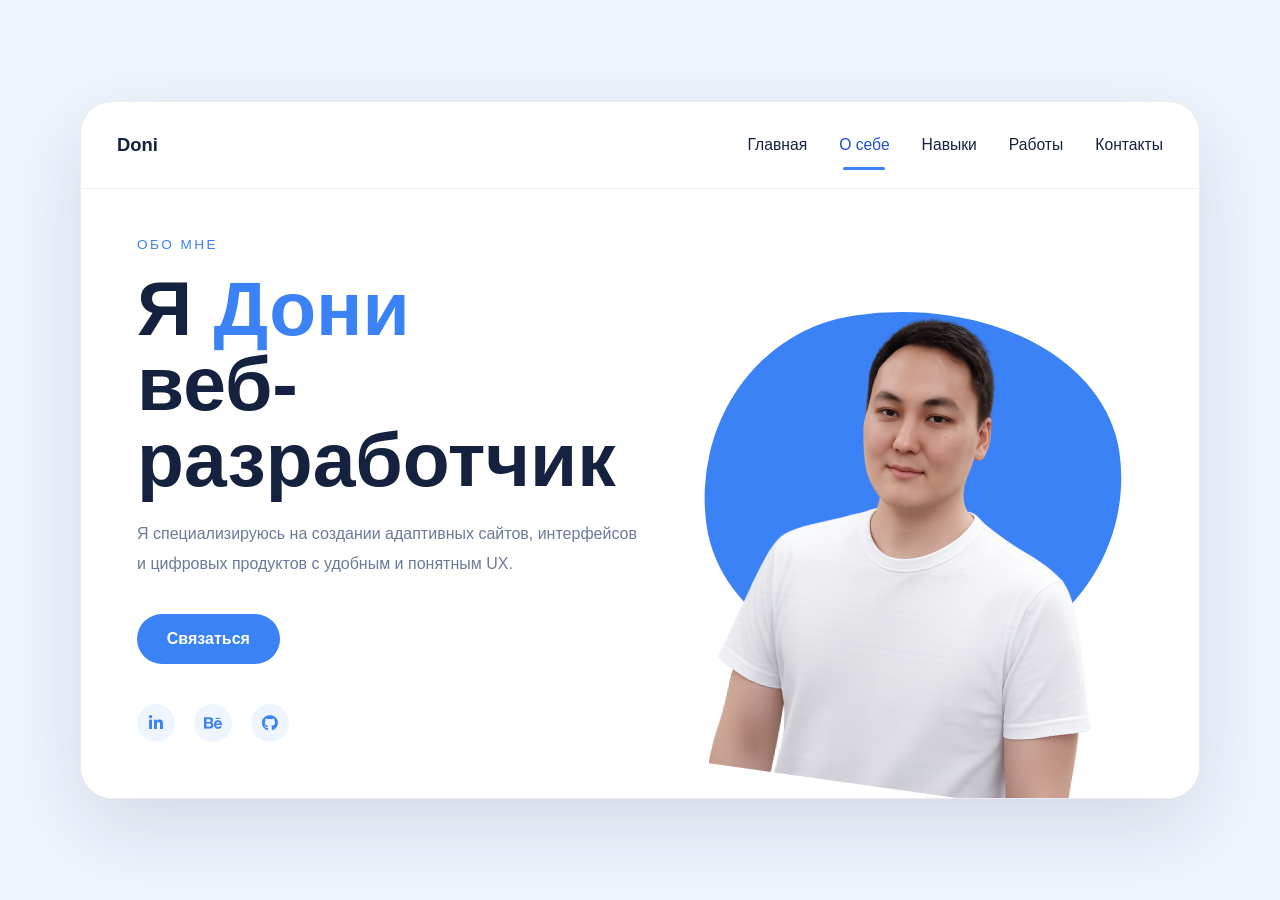
==== about.html @ 2a11e12c "pages" ====
<!DOCTYPE html>
<html lang="ru">
<head>
  <meta charset="UTF-8">
  <meta name="viewport" content="width=device-width, initial-scale=1.0">
  <title>О себе | Дони</title>
  <link rel="stylesheet" href="styles.css">
  <link rel="stylesheet" href="https://cdnjs.cloudflare.com/ajax/libs/font-awesome/6.0.0/css/all.min.css">
</head>
<body>
  <div class="page-shell">
    <div class="hero-card">
      <header class="hero-header">
        <div class="brand">Doni</div>
        <nav class="hero-nav">
          <a href="index.html" class="nav-link">Главная</a>
          <a href="about.html" class="nav-link active">О себе</a>
          <a href="skills.html" class="nav-link">Навыки</a>
          <a href="works.html" class="nav-link">Работы</a>
          <a href="contact.html" class="nav-link">Контакты</a>
        </nav>
      </header>

      <section class="hero-panel" id="about">
        <div class="hero-copy">
          <p class="eyebrow">Обо мне</p>
          <h1>Я <span>Дони</span><br>веб-разработчик</h1>
          <p class="hero-description">Я специализируюсь на создании адаптивных сайтов, интерфейсов и цифровых продуктов с удобным и понятным UX.</p>
          <a href="contact.html" class="btn btn-primary hero-action">Связаться</a>
          <div class="hero-social-links">
            <a href="#" aria-label="LinkedIn"><i class="fab fa-linkedin-in"></i></a>
            <a href="#" aria-label="Behance"><i class="fab fa-behance"></i></a>
            <a href="#" aria-label="GitHub"><i class="fab fa-github"></i></a>
          </div>
        </div>

        <div class="hero-visual">
          <div class="hero-blob"></div>
          <div class="hero-image">
            <img src="assets/hero-photo.png" alt="Портрет Дони — веб-разработчика">
          </div>
        </div>
      </section>
    </div>
  </div>
  <script src="script.js"></script>
</body>
</html>
---- styles.css ----
:root {
  --bg: #eff5ff;
  --surface: #ffffff;
  --text: #15223f;
  --muted: #6b7a99;
  --primary: #3b82f6;
  --primary-dark: #1d4ed8;
  --border: rgba(15, 23, 42, 0.08);
  --shadow: 0 28px 80px rgba(15, 23, 42, 0.12);
  --radius: 32px;
  --transition: 0.3s ease;
}

* {
  margin: 0;
  padding: 0;
  box-sizing: border-box;
}

html {
  scroll-behavior: smooth;
}

body {
  min-height: 100vh;
  font-family: 'Inter', 'Segoe UI', Tahoma, Geneva, Verdana, sans-serif;
  background: var(--bg);
  color: var(--text);
}

a {
  color: inherit;
  text-decoration: none;
}

.page-shell {
  min-height: 100vh;
  display: grid;
  place-items: center;
  padding: 32px 16px;
}

.hero-card {
  width: min(1120px, 100%);
  background: var(--surface);
  border-radius: var(--radius);
  box-shadow: var(--shadow);
  border: 1px solid var(--border);
  overflow: hidden;
}

.page-shell.slide-in-right {
  animation: slideInFromRight 0.45s ease forwards;
}

@keyframes slideInFromRight {
  from {
    opacity: 0;
    transform: translateX(20px);
  }
  to {
    opacity: 1;
    transform: translateX(0);
  }
}

.hero-header {
  display: flex;
  align-items: center;
  justify-content: space-between;
  gap: 1rem;
  padding: 28px 36px;
  border-bottom: 1px solid rgba(15, 23, 42, 0.06);
}

.brand {
  font-size: 1.15rem;
  font-weight: 800;
}

.hero-nav {
  display: flex;
  gap: 2rem;
  flex-wrap: wrap;
  justify-content: end;
  flex: 1;
}

.nav-link {
  font-size: 0.98rem;
  color: var(--text);
  position: relative;
  padding: 6px 0;
}

.nav-link.active,
.nav-link:hover {
  color: var(--primary-dark);
}

.nav-link.active::after {
  content: '';
  position: absolute;
  left: 0;
  right: 0;
  bottom: -10px;
  height: 3px;
  margin: 0 auto;
  width: 42px;
  border-radius: 999px;
  background: var(--primary);
}

.btn {
  display: inline-flex;
  align-items: center;
  justify-content: center;
  padding: 0.95rem 1.8rem;
  border-radius: 999px;
  font-weight: 700;
  transition: transform var(--transition), background-color var(--transition), box-shadow var(--transition);
}

.btn-primary {
  background: var(--primary);
  color: white;
  border: 1px solid transparent;
}

.btn-primary:hover {
  transform: translateY(-2px);
  background: var(--primary-dark);
  box-shadow: 0 18px 40px rgba(59, 130, 246, 0.27);
}

.hero-panel {
  display: grid;
  grid-template-columns: minmax(0, 1fr) minmax(360px, 0.9fr);
  gap: 2.25rem;
  align-items: center;
  padding: 3rem 3.5rem 3.5rem;
}

.hero-copy {
  max-width: 520px;
}

.eyebrow {
  margin-bottom: 1.2rem;
  color: var(--primary);
  letter-spacing: 0.18em;
  text-transform: uppercase;
  font-size: 0.85rem;
}

.hero-copy h1 {
  font-size: clamp(3rem, 6vw, 4.8rem);
  line-height: 0.98;
  margin-bottom: 1.4rem;
}

.hero-copy h1 span {
  color: var(--primary);
}

.hero-description {
  max-width: 520px;
  margin-bottom: 2.2rem;
  color: var(--muted);
  font-size: 1rem;
  line-height: 1.85;
}

.hero-action {
  margin-bottom: 2.5rem;
}

.hero-social-links {
  display: flex;
  gap: 1.2rem;
  color: var(--text);
}

.hero-social-links a {
  display: grid;
  place-items: center;
  width: 38px;
  height: 38px;
  border-radius: 50%;
  background: rgba(59, 130, 246, 0.08);
  color: var(--primary);
  transition: transform var(--transition), background-color var(--transition);
}

.hero-social-links a:hover {
  transform: translateY(-2px);
  background: var(--primary);
  color: white;
}

.hero-visual {
  position: relative;
  display: grid;
  place-items: center;
  width: min(100%, 520px);
  height: min(100%, 520px);
}

.hero-blob {
  position: absolute;
  overflow: hidden;
  width: 419px;
  height: 360px;
  border-radius: 42% 58% 46% 54% / 52% 48% 52% 48%;
  background: var(--primary);
  opacity: 1;
  top: 50%;
  left: 50%;
  transform: translate(-50%, -50%) rotate(-8deg);
}

.hero-image {
  position: relative;
  width: 419px;
  height: 500px;
  border-radius: 42%;
  background: transparent;
  z-index: 1;
  transform:rotate(8deg);
}

.hero-image img {
  width: 100%;
  height: 100%;
  object-fit: cover;
  transform: translateY(10%);
}

@media (max-width: 1024px) {
  .hero-panel {
    grid-template-columns: 1fr;
  }

  .hero-card {
    padding-bottom: 1.5rem;
  }
}

@media (max-width: 768px) {
  .hero-header {
    flex-direction: column;
    gap: 1rem;
    align-items: stretch;
  }

  .hero-nav {
    justify-content: end;
    gap: 1.2rem;
  }

  .hero-panel {
    padding: 2.2rem 2rem 2.5rem;
  }
}

@media (max-width: 520px) {
  .hero-card {
    border-radius: 28px;
  }

  .hero-copy h1 {
    font-size: 2.6rem;
  }

  .hero-image {
    width: 280px;
    height: 280px;
  }
}
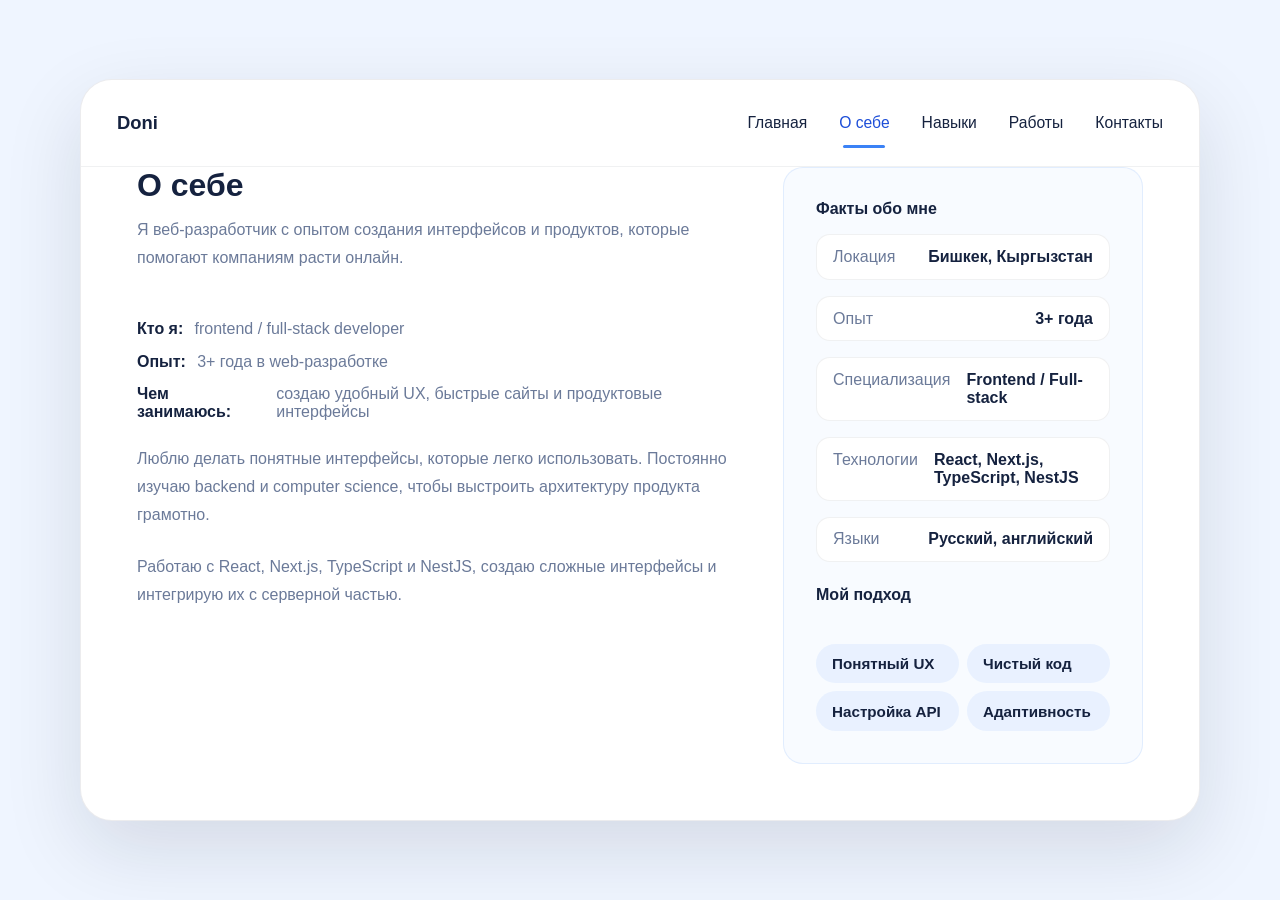
==== commit cf5dcdf4: "style about" ====
--- a/about.html
+++ b/about.html
@@ -21,28 +21,43 @@
         </nav>
       </header>
 
-      <section class="hero-panel" id="about">
-        <div class="hero-copy">
-          <p class="eyebrow">Обо мне</p>
-          <h1>Я <span>Дони</span><br>веб-разработчик</h1>
-          <p class="hero-description">Я специализируюсь на создании адаптивных сайтов, интерфейсов и цифровых продуктов с удобным и понятным UX.</p>
-          <a href="contact.html" class="btn btn-primary hero-action">Связаться</a>
-          <div class="hero-social-links">
-            <a href="#" aria-label="LinkedIn"><i class="fab fa-linkedin-in"></i></a>
-            <a href="#" aria-label="Behance"><i class="fab fa-behance"></i></a>
-            <a href="#" aria-label="GitHub"><i class="fab fa-github"></i></a>
+      <div class="section-inner">
+        <div class="about-grid">
+          <div class="about-copy">
+            <div class="section-header">
+              <h2 class="section-title">О себе</h2>
+              <p class="section-text">Я веб-разработчик с опытом создания интерфейсов и продуктов, которые помогают компаниям расти онлайн.</p>
+            </div>
+            <ul class="about-list">
+              <li><strong>Кто я:</strong> <span>frontend / full-stack developer</span></li>
+              <li><strong>Опыт:</strong> <span>3+ года в web-разработке</span></li>
+              <li><strong>Чем занимаюсь:</strong> <span>создаю удобный UX, быстрые сайты и продуктовые интерфейсы</span></li>
+            </ul>
+            <p class="section-text">Люблю делать понятные интерфейсы, которые легко использовать. Постоянно изучаю backend и computer science, чтобы выстроить архитектуру продукта грамотно.</p>
+            <p class="section-text">Работаю с React, Next.js, TypeScript и NestJS, создаю сложные интерфейсы и интегрирую их с серверной частью.</p>
+          </div>
+          <div class="fact-card">
+            <h3>Факты обо мне</h3>
+            <div class="fact-list">
+              <div class="fact-item"><span>Локация</span><strong>Бишкек, Кыргызстан</strong></div>
+              <div class="fact-item"><span>Опыт</span><strong>3+ года</strong></div>
+              <div class="fact-item"><span>Специализация</span><strong>Frontend / Full-stack</strong></div>
+              <div class="fact-item"><span>Технологии</span><strong>React, Next.js, TypeScript, NestJS</strong></div>
+              <div class="fact-item"><span>Языки</span><strong>Русский, английский</strong></div>
+            </div>
+            <div class="section-header" style="margin-top:0.5rem;">
+              <h3>Мой подход</h3>
+            </div>
+            <div class="badge-grid">
+              <span class="badge">Понятный UX</span>
+              <span class="badge">Чистый код</span>
+              <span class="badge">Настройка API</span>
+              <span class="badge">Адаптивность</span>
+            </div>
           </div>
         </div>
-
-        <div class="hero-visual">
-          <div class="hero-blob"></div>
-          <div class="hero-image">
-            <img src="assets/hero-photo.png" alt="Портрет Дони — веб-разработчика">
-          </div>
-        </div>
-      </section>
+      </div>
     </div>
-  </div>
   <script src="script.js"></script>
 </body>
 </html>
--- a/styles.css
+++ b/styles.css
@@ -236,11 +236,288 @@
   transform: translateY(10%);
 }
 
+.section-inner {
+  padding: 0 3.5rem 3.5rem;
+}
+
+.page-section {
+  display: grid;
+  gap: 2.5rem;
+}
+
+.section-header {
+  display: flex;
+  flex-direction: column;
+  gap: 0.75rem;
+  margin-bottom: 1.5rem;
+}
+
+.section-title {
+  font-size: 2rem;
+  font-weight: 800;
+  color: var(--text);
+}
+
+.section-text {
+  max-width: 720px;
+  color: var(--muted);
+  line-height: 1.8;
+}
+
+.about-grid {
+  display: grid;
+  grid-template-columns: 1.45fr 0.85fr;
+  gap: 2rem;
+}
+
+.about-copy {
+  display: flex;
+  flex-direction: column;
+  gap: 1.5rem;
+}
+
+.about-copy p {
+  margin: 0;
+  color: var(--muted);
+  line-height: 1.75;
+}
+
+.about-list {
+  list-style: none;
+  display: grid;
+  gap: 0.9rem;
+}
+
+.about-list li {
+  display: flex;
+  gap: 0.7rem;
+  font-weight: 600;
+  color: var(--text);
+}
+
+.about-list li span {
+  color: var(--muted);
+  font-weight: 500;
+}
+
+.fact-card {
+  background: #f8fbff;
+  border-radius: 20px;
+  padding: 2rem;
+  border: 1px solid rgba(59, 130, 246, 0.12);
+  display: grid;
+  gap: 1rem;
+}
+
+.fact-card h3 {
+  font-size: 1rem;
+  margin: 0;
+  font-weight: 700;
+}
+
+.fact-list {
+  display: grid;
+  gap: 1rem;
+}
+
+.fact-item {
+  display: flex;
+  justify-content: space-between;
+  gap: 1rem;
+  padding: 0.8rem 1rem;
+  border-radius: 14px;
+  background: white;
+  border: 1px solid rgba(15, 23, 42, 0.06);
+}
+
+.fact-item span:first-child {
+  color: var(--muted);
+}
+
+.fact-item span:last-child {
+  font-weight: 700;
+}
+
+.badge-grid {
+  display: grid;
+  grid-template-columns: 1fr 1fr;
+  gap: 0.5rem;
+}
+
+.badge {
+  display: inline-flex;
+  align-items: center;
+  padding: 0.7rem 1rem;
+  border-radius: 999px;
+  background: rgba(59, 130, 246, 0.08);
+  color: var(--accent);
+  font-weight: 600;
+  font-size: 0.95rem;
+}
+
+.skill-card {
+  background: #f8fbff;
+  border-radius: 20px;
+  padding: 2rem;
+  border: 1px solid rgba(59, 130, 246, 0.12);
+  display: flex;
+  flex-direction: column;
+  gap: 1rem;
+}
+
+.skill-card h3 {
+  font-size: 1rem;
+  margin: 0;
+  font-weight: 700;
+}
+
+.skill-list {
+  display: flex;
+  flex-wrap: wrap;
+  gap: 0.75rem;
+}
+
+.project-grid {
+  display: grid;
+  grid-template-columns: repeat(3, minmax(0, 1fr));
+  gap: 1.5rem;
+}
+
+.project-card {
+  background: #f8fbff;
+  border-radius: 20px;
+  padding: 2rem;
+  border: 1px solid rgba(59, 130, 246, 0.12);
+  display: grid;
+  gap: 1rem;
+}
+
+.project-card h3 {
+  font-size: 1rem;
+  margin: 0;
+  font-weight: 700;
+}
+
+.project-card p {
+  color: var(--muted);
+  line-height: 1.7;
+  margin: 0;
+}
+
+.project-meta {
+  display: flex;
+  flex-wrap: wrap;
+  gap: 0.75rem;
+}
+
+.project-meta span {
+  padding: 0.65rem 0.95rem;
+  border-radius: 999px;
+  background: rgba(59, 130, 246, 0.08);
+  color: var(--accent);
+  font-size: 0.9rem;
+  font-weight: 600;
+}
+
+.project-buttons {
+  display: flex;
+  flex-wrap: wrap;
+  gap: 0.75rem;
+}
+
+.project-buttons a {
+  display: inline-flex;
+  align-items: center;
+  justify-content: center;
+  padding: 0.85rem 1rem;
+  border-radius: 999px;
+  border: 1px solid rgba(59, 130, 246, 0.18);
+  color: var(--accent);
+  font-weight: 700;
+  transition: background var(--transition);
+}
+
+.project-buttons a:hover {
+  background: rgba(59, 130, 246, 0.08);
+}
+
+.contact-grid {
+  display: grid;
+  grid-template-columns: 1.1fr 0.9fr;
+  gap: 2rem;
+}
+
+.contact-card {
+  background: #f8fbff;
+  border-radius: 20px;
+  padding: 2rem;
+  border: 1px solid rgba(59, 130, 246, 0.12);
+  display: grid;
+  gap: 1rem;
+}
+
+.contact-list {
+  display: grid;
+  gap: 0.9rem;
+}
+
+.contact-list a {
+  display: inline-flex;
+  align-items: center;
+  gap: 0.75rem;
+  color: var(--text);
+  font-weight: 600;
+  transition: color var(--transition);
+}
+
+.contact-list a:hover {
+  color: var(--accent);
+}
+
+.form-card {
+  display: grid;
+  gap: 1rem;
+}
+
+.field {
+  display: grid;
+  gap: 0.5rem;
+}
+
+.field label {
+  font-size: 0.95rem;
+  color: var(--muted);
+  font-weight: 600;
+}
+
+.field input,
+.field textarea {
+  width: 100%;
+  padding: 1rem;
+  background: white;
+  border: 1px solid rgba(15, 23, 42, 0.12);
+  border-radius: 16px;
+  color: var(--text);
+  font: inherit;
+}
+
+.field textarea {
+  min-height: 170px;
+  resize: vertical;
+}
+
+
 @media (max-width: 1024px) {
   .hero-panel {
     grid-template-columns: 1fr;
   }
 
+  .about-grid,
+  .contact-grid,
+  .project-grid {
+    grid-template-columns: 1fr;
+  }
+
   .hero-card {
     padding-bottom: 1.5rem;
   }
@@ -249,6 +526,50 @@
 @media (max-width: 768px) {
   .hero-header {
     flex-direction: column;
+    align-items: stretch;
+  }
+
+  .section-inner {
+    padding: 0 2rem 2.5rem;
+  }
+
+  .project-grid {
+    grid-template-columns: 1fr;
+  }
+
+  .badge-grid {
+    grid-template-columns: 1fr;
+  }
+
+  .section-title {
+    font-size: 1.75rem;
+  }
+}
+
+@media (max-width: 520px) {
+  .page-shell {
+    padding: 20px 16px;
+  }
+
+  .hero-copy h1 {
+    font-size: 2.6rem;
+  }
+
+  .hero-nav {
+    gap: 1rem;
+  }
+
+  .section-title {
+    font-size: 1.5rem;
+  }
+
+  .about-grid,
+  .contact-grid {
+    gap: 1.5rem;
+  }
+}
+
+    flex-direction: column;
     gap: 1rem;
     align-items: stretch;
   }
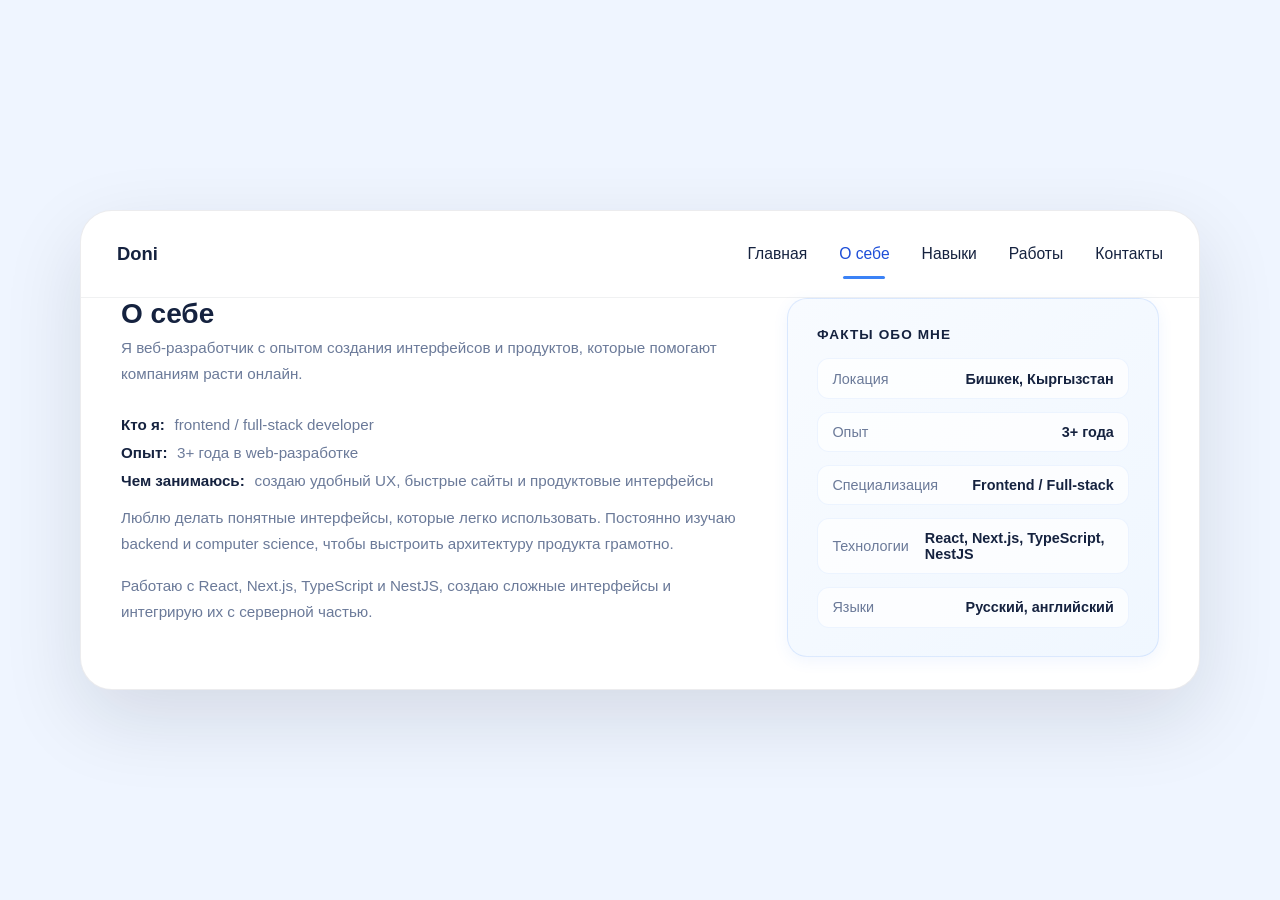
==== commit 0ff3c3f1: "about" ====
--- a/about.html
+++ b/about.html
@@ -45,15 +45,6 @@
               <div class="fact-item"><span>Технологии</span><strong>React, Next.js, TypeScript, NestJS</strong></div>
               <div class="fact-item"><span>Языки</span><strong>Русский, английский</strong></div>
             </div>
-            <div class="section-header" style="margin-top:0.5rem;">
-              <h3>Мой подход</h3>
-            </div>
-            <div class="badge-grid">
-              <span class="badge">Понятный UX</span>
-              <span class="badge">Чистый код</span>
-              <span class="badge">Настройка API</span>
-              <span class="badge">Адаптивность</span>
-            </div>
           </div>
         </div>
       </div>
--- a/styles.css
+++ b/styles.css
@@ -237,7 +237,7 @@
 }
 
 .section-inner {
-  padding: 0 3.5rem 3.5rem;
+  padding: 0 2.5rem 2rem;
 }
 
 .page-section {
@@ -248,12 +248,12 @@
 .section-header {
   display: flex;
   flex-direction: column;
-  gap: 0.75rem;
-  margin-bottom: 1.5rem;
+  gap: 0.35rem;
+  margin-bottom: 0.8rem;
 }
 
 .section-title {
-  font-size: 2rem;
+  font-size: 1.75rem;
   font-weight: 800;
   color: var(--text);
 }
@@ -261,7 +261,8 @@
 .section-text {
   max-width: 720px;
   color: var(--muted);
-  line-height: 1.8;
+  line-height: 1.7;
+  font-size: 0.95rem;
 }
 
 .about-grid {
@@ -273,26 +274,28 @@
 .about-copy {
   display: flex;
   flex-direction: column;
-  gap: 1.5rem;
+  gap: 1rem;
 }
 
 .about-copy p {
   margin: 0;
   color: var(--muted);
-  line-height: 1.75;
+  line-height: 1.7;
+  font-size: 0.95rem;
 }
 
 .about-list {
   list-style: none;
   display: grid;
-  gap: 0.9rem;
+  gap: 0.7rem;
 }
 
 .about-list li {
   display: flex;
-  gap: 0.7rem;
+  gap: 0.6rem;
   font-weight: 600;
   color: var(--text);
+  font-size: 0.95rem;
 }
 
 .about-list li span {
@@ -301,41 +304,49 @@
 }
 
 .fact-card {
-  background: #f8fbff;
+  background: linear-gradient(135deg, #f8fbff 0%, #f0f7ff 100%);
   border-radius: 20px;
-  padding: 2rem;
-  border: 1px solid rgba(59, 130, 246, 0.12);
-  display: grid;
-  gap: 1rem;
+  padding: 1.8rem;
+  border: 1px solid rgba(59, 130, 246, 0.14);
+  display: grid;
+  gap: 1rem;
+  box-shadow: 0 4px 15px rgba(59, 130, 246, 0.08);
 }
 
 .fact-card h3 {
-  font-size: 1rem;
+  font-size: 0.85rem;
   margin: 0;
-  font-weight: 700;
+  font-weight: 800;
+  text-transform: uppercase;
+  letter-spacing: 0.08em;
+  color: var(--accent);
 }
 
 .fact-list {
   display: grid;
-  gap: 1rem;
+  gap: 0.8rem;
 }
 
 .fact-item {
   display: flex;
   justify-content: space-between;
-  gap: 1rem;
-  padding: 0.8rem 1rem;
-  border-radius: 14px;
-  background: white;
-  border: 1px solid rgba(15, 23, 42, 0.06);
+  align-items: center;
+  gap: 1rem;
+  padding: 0.7rem 0.9rem;
+  border-radius: 12px;
+  background: rgba(255, 255, 255, 0.7);
+  border: 1px solid rgba(59, 130, 246, 0.08);
+  font-size: 0.9rem;
 }
 
 .fact-item span:first-child {
   color: var(--muted);
+  font-weight: 500;
 }
 
 .fact-item span:last-child {
   font-weight: 700;
+  color: var(--text);
 }
 
 .badge-grid {
@@ -530,21 +541,18 @@
   }
 
   .section-inner {
-    padding: 0 2rem 2.5rem;
+    padding: 0 1.8rem 1.5rem;
   }
 
   .project-grid {
     grid-template-columns: 1fr;
   }
 
-  .badge-grid {
-    grid-template-columns: 1fr;
-  }
-
   .section-title {
-    font-size: 1.75rem;
-  }
-}
+    font-size: 1.5rem;
+  }
+}
+
 
 @media (max-width: 520px) {
   .page-shell {
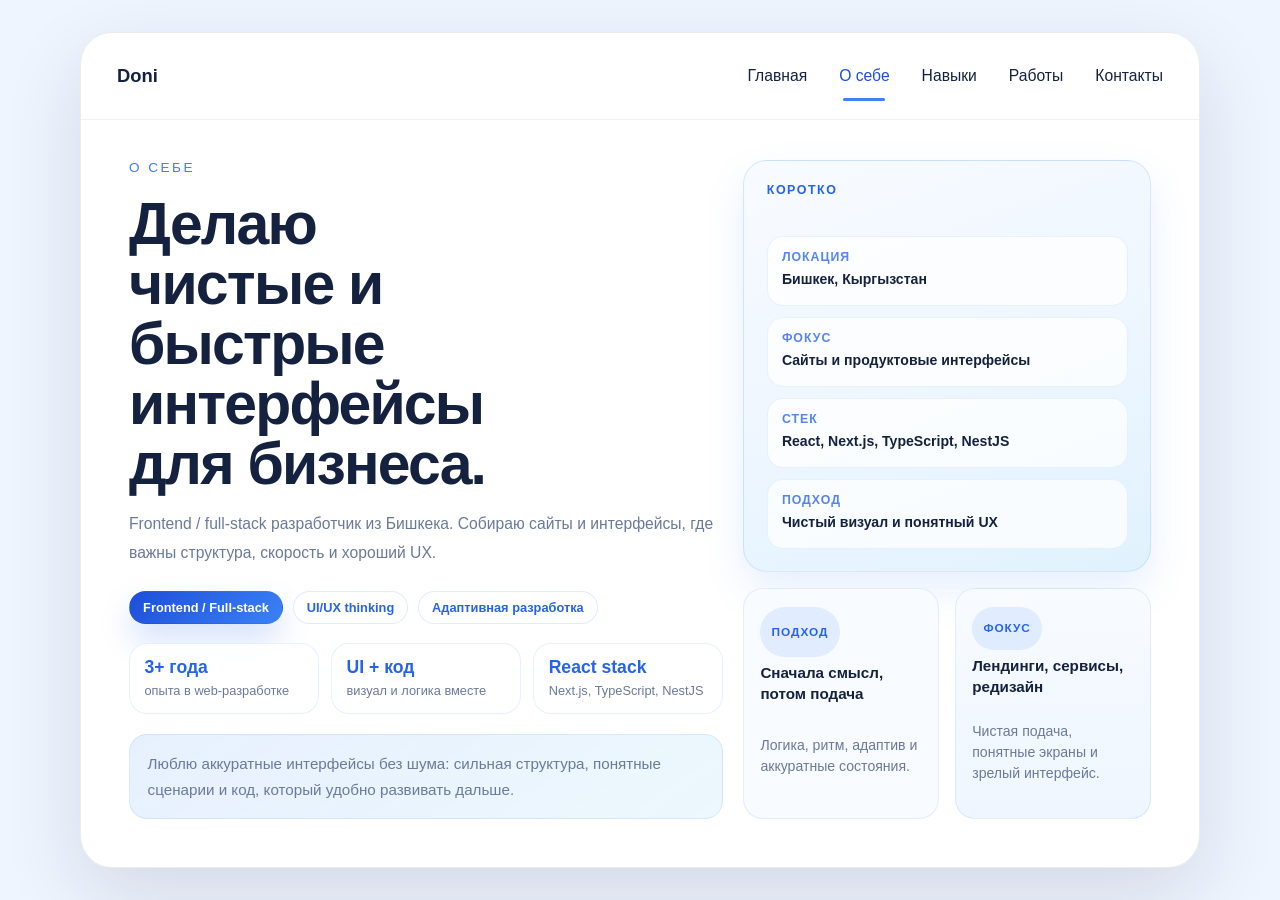
==== commit b6344053: "about" ====
--- a/about.html
+++ b/about.html
@@ -21,34 +21,80 @@
         </nav>
       </header>
 
-      <div class="section-inner">
-        <div class="about-grid">
+      <section class="about-page">
+        <div class="about-main">
           <div class="about-copy">
-            <div class="section-header">
-              <h2 class="section-title">О себе</h2>
-              <p class="section-text">Я веб-разработчик с опытом создания интерфейсов и продуктов, которые помогают компаниям расти онлайн.</p>
+            <p class="eyebrow">О себе</p>
+            <h1 class="about-title">Делаю чистые и быстрые интерфейсы для бизнеса.</h1>
+            <p class="about-lead">Frontend / full-stack разработчик из Бишкека. Собираю сайты и интерфейсы, где важны структура, скорость и хороший UX.</p>
+
+            <div class="about-pill-row">
+              <span class="about-pill about-pill-primary">Frontend / Full-stack</span>
+              <span class="about-pill">UI/UX thinking</span>
+              <span class="about-pill">Адаптивная разработка</span>
             </div>
-            <ul class="about-list">
-              <li><strong>Кто я:</strong> <span>frontend / full-stack developer</span></li>
-              <li><strong>Опыт:</strong> <span>3+ года в web-разработке</span></li>
-              <li><strong>Чем занимаюсь:</strong> <span>создаю удобный UX, быстрые сайты и продуктовые интерфейсы</span></li>
-            </ul>
-            <p class="section-text">Люблю делать понятные интерфейсы, которые легко использовать. Постоянно изучаю backend и computer science, чтобы выстроить архитектуру продукта грамотно.</p>
-            <p class="section-text">Работаю с React, Next.js, TypeScript и NestJS, создаю сложные интерфейсы и интегрирую их с серверной частью.</p>
-          </div>
-          <div class="fact-card">
-            <h3>Факты обо мне</h3>
-            <div class="fact-list">
-              <div class="fact-item"><span>Локация</span><strong>Бишкек, Кыргызстан</strong></div>
-              <div class="fact-item"><span>Опыт</span><strong>3+ года</strong></div>
-              <div class="fact-item"><span>Специализация</span><strong>Frontend / Full-stack</strong></div>
-              <div class="fact-item"><span>Технологии</span><strong>React, Next.js, TypeScript, NestJS</strong></div>
-              <div class="fact-item"><span>Языки</span><strong>Русский, английский</strong></div>
+
+            <div class="about-metrics">
+              <div class="about-metric">
+                <strong>3+ года</strong>
+                <span>опыта в web-разработке</span>
+              </div>
+              <div class="about-metric">
+                <strong>UI + код</strong>
+                <span>визуал и логика вместе</span>
+              </div>
+              <div class="about-metric">
+                <strong>React stack</strong>
+                <span>Next.js, TypeScript, NestJS</span>
+              </div>
+            </div>
+
+            <div class="about-note">
+              Люблю аккуратные интерфейсы без шума: сильная структура, понятные сценарии и код, который удобно развивать дальше.
             </div>
           </div>
+
+          <aside class="about-side">
+            <div class="fact-card fact-card-about">
+              <h3>Коротко</h3>
+              <div class="fact-list">
+                <div class="fact-item">
+                  <span>Локация</span>
+                  <strong>Бишкек, Кыргызстан</strong>
+                </div>
+                <div class="fact-item">
+                  <span>Фокус</span>
+                  <strong>Сайты и продуктовые интерфейсы</strong>
+                </div>
+                <div class="fact-item">
+                  <span>Стек</span>
+                  <strong>React, Next.js, TypeScript, NestJS</strong>
+                </div>
+                <div class="fact-item">
+                  <span>Подход</span>
+                  <strong>Чистый визуал и понятный UX</strong>
+                </div>
+              </div>
+            </div>
+
+            <div class="about-mini-grid">
+              <article class="about-mini-card">
+                <span class="about-mini-kicker">Подход</span>
+                <strong>Сначала смысл, потом подача</strong>
+                <p>Логика, ритм, адаптив и аккуратные состояния.</p>
+              </article>
+              <article class="about-mini-card about-mini-card-tint">
+                <span class="about-mini-kicker">Фокус</span>
+                <strong>Лендинги, сервисы, редизайн</strong>
+                <p>Чистая подача, понятные экраны и зрелый интерфейс.</p>
+              </article>
+            </div>
+          </aside>
         </div>
-      </div>
+      </section>
     </div>
+  </div>
+
   <script src="script.js"></script>
 </body>
 </html>
--- a/styles.css
+++ b/styles.css
@@ -5,6 +5,10 @@
   --muted: #6b7a99;
   --primary: #3b82f6;
   --primary-dark: #1d4ed8;
+  --accent: #2563eb;
+  --primary-soft: #dbeafe;
+  --sky: #0ea5e9;
+  --sky-soft: #e0f2fe;
   --border: rgba(15, 23, 42, 0.08);
   --shadow: 0 28px 80px rgba(15, 23, 42, 0.12);
   --radius: 32px;
@@ -47,6 +51,15 @@
   box-shadow: var(--shadow);
   border: 1px solid var(--border);
   overflow: hidden;
+  display: flex;
+  flex-direction: column;
+  min-height: min(760px, calc(100vh - 64px));
+}
+
+.hero-card > .hero-panel,
+.hero-card > .section-inner,
+.hero-card > .about-page {
+  flex: 1;
 }
 
 .page-shell.slide-in-right {
@@ -237,7 +250,8 @@
 }
 
 .section-inner {
-  padding: 0 2.5rem 2rem;
+  padding: 0 2.75rem 2.5rem;
+  display: flex;
 }
 
 .page-section {
@@ -248,7 +262,7 @@
 .section-header {
   display: flex;
   flex-direction: column;
-  gap: 0.35rem;
+  gap: 0.45rem;
   margin-bottom: 0.8rem;
 }
 
@@ -261,92 +275,231 @@
 .section-text {
   max-width: 720px;
   color: var(--muted);
-  line-height: 1.7;
-  font-size: 0.95rem;
-}
-
-.about-grid {
-  display: grid;
-  grid-template-columns: 1.45fr 0.85fr;
-  gap: 2rem;
+  line-height: 1.75;
+  font-size: 1rem;
+}
+
+.about-page {
+  display: flex;
+  align-items: center;
+  padding: 2.5rem 3rem 3rem;
+}
+
+.about-main {
+  display: grid;
+  grid-template-columns: minmax(0, 1.05fr) minmax(320px, 0.72fr);
+  gap: 1.25rem;
+  align-items: stretch;
+  width: 100%;
 }
 
 .about-copy {
   display: flex;
   flex-direction: column;
-  gap: 1rem;
-}
-
-.about-copy p {
-  margin: 0;
+  justify-content: center;
+}
+
+.about-title {
+  max-width: 12ch;
+  font-size: clamp(2.4rem, 4.6vw, 4.2rem);
+  line-height: 1.02;
+  letter-spacing: -0.03em;
+  margin-bottom: 1rem;
+}
+
+.about-lead {
+  max-width: 620px;
+  font-size: 0.98rem;
+  color: var(--muted);
+  line-height: 1.8;
+  margin-bottom: 1.5rem;
+}
+
+.about-pill-row {
+  display: flex;
+  flex-wrap: wrap;
+  gap: 0.6rem;
+  margin-bottom: 1.2rem;
+}
+
+.about-pill {
+  display: inline-flex;
+  align-items: center;
+  padding: 0.5rem 0.82rem;
+  border-radius: 999px;
+  background: rgba(255, 255, 255, 0.78);
+  border: 1px solid rgba(59, 130, 246, 0.16);
+  color: var(--accent);
+  font-size: 0.8rem;
+  font-weight: 700;
+}
+
+.about-pill-primary {
+  background: linear-gradient(135deg, var(--primary-dark) 0%, var(--primary) 100%);
+  border-color: transparent;
+  color: white;
+  box-shadow: 0 16px 32px rgba(37, 99, 235, 0.2);
+}
+
+.about-metrics {
+  display: grid;
+  grid-template-columns: repeat(3, minmax(0, 1fr));
+  gap: 0.75rem;
+  margin-bottom: 1.2rem;
+}
+
+.about-metric {
+  padding: 0.9rem;
+  border-radius: 18px;
+  background: rgba(255, 255, 255, 0.82);
+  border: 1px solid rgba(59, 130, 246, 0.12);
+  backdrop-filter: blur(12px);
+}
+
+.about-metric strong {
+  display: block;
+  margin-bottom: 0.25rem;
+  color: var(--accent);
+  font-size: 1.1rem;
+  line-height: 1.1;
+}
+
+.about-metric span {
+  display: block;
+  color: var(--muted);
+  font-size: 0.8rem;
+  line-height: 1.35;
+}
+
+.about-note {
+  padding: 1rem 1.1rem;
+  border-radius: 18px;
+  background: linear-gradient(145deg, rgba(59, 130, 246, 0.12) 0%, rgba(14, 165, 233, 0.08) 100%);
+  border: 1px solid rgba(59, 130, 246, 0.12);
   color: var(--muted);
   line-height: 1.7;
   font-size: 0.95rem;
 }
 
-.about-list {
-  list-style: none;
-  display: grid;
-  gap: 0.7rem;
-}
-
-.about-list li {
-  display: flex;
-  gap: 0.6rem;
-  font-weight: 600;
-  color: var(--text);
-  font-size: 0.95rem;
-}
-
-.about-list li span {
-  color: var(--muted);
-  font-weight: 500;
+.about-side {
+  display: grid;
+  gap: 1rem;
 }
 
 .fact-card {
-  background: linear-gradient(135deg, #f8fbff 0%, #f0f7ff 100%);
-  border-radius: 20px;
-  padding: 1.8rem;
-  border: 1px solid rgba(59, 130, 246, 0.14);
-  display: grid;
-  gap: 1rem;
-  box-shadow: 0 4px 15px rgba(59, 130, 246, 0.08);
+  background: linear-gradient(160deg, #f8fbff 0%, #eef6ff 52%, #e0f2fe 100%);
+  border-radius: 24px;
+  padding: 1.4rem;
+  border: 1px solid rgba(59, 130, 246, 0.16);
+  display: grid;
+  gap: 0.85rem;
+  box-shadow: 0 18px 40px rgba(59, 130, 246, 0.12);
+}
+
+.fact-card-about {
+  align-self: stretch;
 }
 
 .fact-card h3 {
-  font-size: 0.85rem;
+  font-size: 0.78rem;
   margin: 0;
   font-weight: 800;
   text-transform: uppercase;
+  letter-spacing: 0.12em;
+  color: var(--accent);
+}
+
+.fact-list {
+  display: grid;
+  gap: 0.7rem;
+}
+
+.fact-item {
+  display: grid;
+  gap: 0.22rem;
+  padding: 0.78rem 0.88rem;
+  border-radius: 16px;
+  background: rgba(255, 255, 255, 0.74);
+  border: 1px solid rgba(59, 130, 246, 0.1);
+  font-size: 0.88rem;
+}
+
+.fact-item span:first-child {
+  color: rgba(37, 99, 235, 0.78);
+  font-size: 0.77rem;
+  font-weight: 700;
   letter-spacing: 0.08em;
-  color: var(--accent);
-}
-
-.fact-list {
-  display: grid;
-  gap: 0.8rem;
-}
-
-.fact-item {
-  display: flex;
-  justify-content: space-between;
-  align-items: center;
+  text-transform: uppercase;
+}
+
+.fact-item strong {
+  font-weight: 700;
+  color: var(--text);
+  line-height: 1.35;
+}
+
+.about-tag-cloud {
+  display: flex;
+  flex-wrap: wrap;
+  gap: 0.5rem;
+}
+
+.about-tag {
+  display: inline-flex;
+  align-items: center;
+  padding: 0.48rem 0.75rem;
+  border-radius: 999px;
+  background: rgba(255, 255, 255, 0.8);
+  border: 1px solid rgba(59, 130, 246, 0.12);
+  color: var(--accent);
+  font-size: 0.78rem;
+  font-weight: 700;
+}
+
+.about-mini-grid {
+  display: grid;
+  grid-template-columns: repeat(2, minmax(0, 1fr));
   gap: 1rem;
-  padding: 0.7rem 0.9rem;
-  border-radius: 12px;
-  background: rgba(255, 255, 255, 0.7);
-  border: 1px solid rgba(59, 130, 246, 0.08);
-  font-size: 0.9rem;
-}
-
-.fact-item span:first-child {
+}
+
+.about-mini-card {
+  padding: 1.1rem 1rem;
+  border-radius: 20px;
+  background: #f8fbff;
+  border: 1px solid rgba(59, 130, 246, 0.12);
+  display: grid;
+  gap: 0.4rem;
+}
+
+.about-mini-card-tint {
+  background: linear-gradient(180deg, #f8fbff 0%, #eef6ff 100%);
+}
+
+.about-mini-kicker {
+  display: inline-flex;
+  width: fit-content;
+  align-items: center;
+  padding: 0.38rem 0.7rem;
+  border-radius: 999px;
+  background: rgba(59, 130, 246, 0.12);
+  color: var(--accent);
+  font-size: 0.74rem;
+  font-weight: 700;
+  text-transform: uppercase;
+  letter-spacing: 0.08em;
+}
+
+.about-mini-card strong {
+  display: block;
+  font-size: 0.95rem;
+  color: var(--text);
+  line-height: 1.35;
+}
+
+.about-mini-card p {
   color: var(--muted);
-  font-weight: 500;
-}
-
-.fact-item span:last-child {
-  font-weight: 700;
-  color: var(--text);
+  line-height: 1.5;
+  font-size: 0.88rem;
 }
 
 .badge-grid {
@@ -523,7 +676,8 @@
     grid-template-columns: 1fr;
   }
 
-  .about-grid,
+  .about-main,
+  .about-mini-grid,
   .contact-grid,
   .project-grid {
     grid-template-columns: 1fr;
@@ -540,8 +694,21 @@
     align-items: stretch;
   }
 
+  .hero-nav {
+    justify-content: flex-start;
+    gap: 1.2rem;
+  }
+
+  .hero-panel {
+    padding: 2.4rem 2rem 2.75rem;
+  }
+
+  .about-page {
+    padding: 2.25rem 2rem 2.5rem;
+  }
+
   .section-inner {
-    padding: 0 1.8rem 1.5rem;
+    padding: 0 2rem 1.75rem;
   }
 
   .project-grid {
@@ -550,6 +717,18 @@
 
   .section-title {
     font-size: 1.5rem;
+  }
+
+  .about-title {
+    font-size: clamp(1.9rem, 8vw, 2.8rem);
+  }
+
+  .about-metrics {
+    grid-template-columns: 1fr;
+  }
+
+  .about-copy {
+    justify-content: flex-start;
   }
 }
 
@@ -559,6 +738,10 @@
     padding: 20px 16px;
   }
 
+  .hero-card {
+    border-radius: 28px;
+  }
+
   .hero-copy h1 {
     font-size: 2.6rem;
   }
@@ -567,42 +750,50 @@
     gap: 1rem;
   }
 
+  .hero-panel {
+    padding: 2rem 1.4rem 2.35rem;
+  }
+
+  .about-page {
+    padding: 2rem 1.4rem 2.2rem;
+  }
+
+  .section-inner {
+    padding: 0 1.4rem 1.4rem;
+  }
+
   .section-title {
     font-size: 1.5rem;
   }
 
-  .about-grid,
+  .about-main,
+  .about-mini-grid,
   .contact-grid {
-    gap: 1.5rem;
-  }
-}
-
-    flex-direction: column;
-    gap: 1rem;
-    align-items: stretch;
-  }
-
-  .hero-nav {
-    justify-content: end;
     gap: 1.2rem;
   }
 
-  .hero-panel {
-    padding: 2.2rem 2rem 2.5rem;
-  }
-}
-
-@media (max-width: 520px) {
-  .hero-card {
-    border-radius: 28px;
-  }
-
-  .hero-copy h1 {
-    font-size: 2.6rem;
+  .about-note,
+  .fact-card {
+    padding: 1.3rem;
+  }
+
+  .about-title {
+    max-width: 100%;
   }
 
   .hero-image {
     width: 280px;
     height: 280px;
   }
-}
+
+  .hero-blob {
+    width: 280px;
+    height: 240px;
+  }
+}
+
+@media (max-width: 1024px) {
+  .hero-card {
+    min-height: auto;
+  }
+}
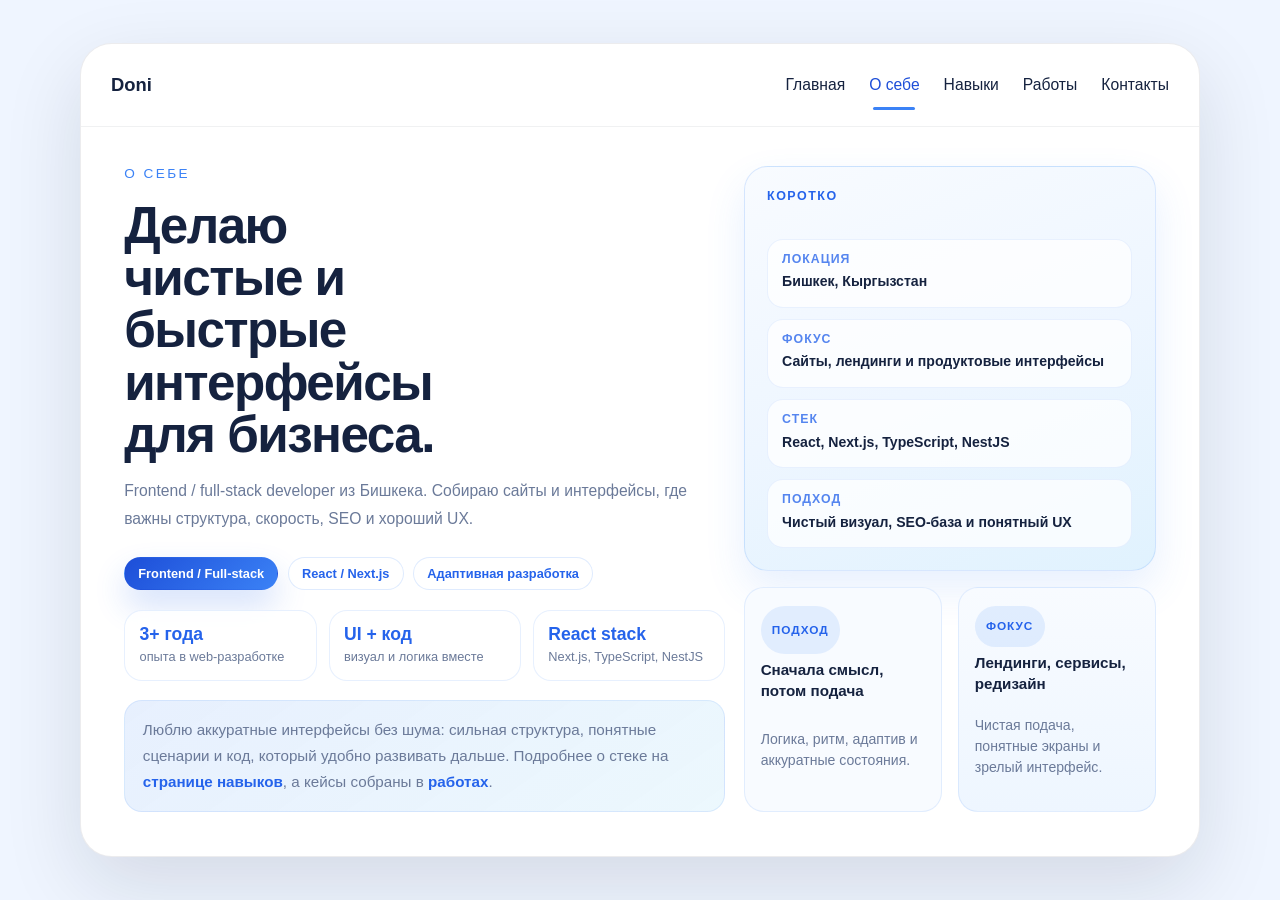
==== commit a0f9bdc4: "robots" ====
--- a/about.html
+++ b/about.html
@@ -3,7 +3,27 @@
 <head>
   <meta charset="UTF-8">
   <meta name="viewport" content="width=device-width, initial-scale=1.0">
-  <title>О себе | Дони</title>
+  <title>О себе | Frontend Developer в Бишкеке — Дони</title>
+  <meta name="description" content="О себе: Дони — frontend developer из Бишкека. Работаю с React, Next.js, TypeScript и создаю сайты и интерфейсы для бизнеса в Кыргызстане и СНГ.">
+  <meta name="author" content="Дони">
+  <meta name="robots" content="index, follow">
+  <meta name="theme-color" content="#3b82f6">
+  <meta name="geo.region" content="KG-GB">
+  <meta name="geo.placename" content="Bishkek">
+  <link rel="canonical" href="https://donifz.github.io/portfolio/about.html">
+  <meta property="og:title" content="О себе | Frontend Developer в Бишкеке — Дони">
+  <meta property="og:description" content="Frontend developer из Бишкека. Создаю сайты и интерфейсы на React, Next.js и TypeScript для бизнеса в Кыргызстане и СНГ.">
+  <meta property="og:type" content="profile">
+  <meta property="og:url" content="https://donifz.github.io/portfolio/about.html">
+  <meta property="og:site_name" content="Портфолио Дони">
+  <meta property="og:locale" content="ru_RU">
+  <meta property="og:image" content="https://donifz.github.io/portfolio/assets/hero-photo.png">
+  <meta property="og:image:alt" content="Портрет Дони — frontend developer из Бишкека">
+  <meta name="twitter:card" content="summary_large_image">
+  <meta name="twitter:title" content="О себе | Frontend Developer в Бишкеке — Дони">
+  <meta name="twitter:description" content="Frontend developer из Бишкека. Создаю сайты и интерфейсы на React, Next.js и TypeScript для бизнеса в Кыргызстане и СНГ.">
+  <meta name="twitter:image" content="https://donifz.github.io/portfolio/assets/hero-photo.png">
+  <meta name="twitter:image:alt" content="Портрет Дони — frontend developer из Бишкека">
   <link rel="stylesheet" href="styles.css">
   <link rel="stylesheet" href="https://cdnjs.cloudflare.com/ajax/libs/font-awesome/6.0.0/css/all.min.css">
 </head>
@@ -11,26 +31,26 @@
   <div class="page-shell">
     <div class="hero-card">
       <header class="hero-header">
-        <div class="brand">Doni</div>
-        <nav class="hero-nav">
+        <a href="index.html" class="brand" aria-label="Дони — главная">Doni</a>
+        <nav class="hero-nav" aria-label="Основная навигация">
           <a href="index.html" class="nav-link">Главная</a>
-          <a href="about.html" class="nav-link active">О себе</a>
+          <a href="about.html" class="nav-link active" aria-current="page">О себе</a>
           <a href="skills.html" class="nav-link">Навыки</a>
           <a href="works.html" class="nav-link">Работы</a>
           <a href="contact.html" class="nav-link">Контакты</a>
         </nav>
       </header>
 
-      <section class="about-page">
+      <main class="about-page">
         <div class="about-main">
-          <div class="about-copy">
+          <section class="about-copy" aria-labelledby="about-title">
             <p class="eyebrow">О себе</p>
-            <h1 class="about-title">Делаю чистые и быстрые интерфейсы для бизнеса.</h1>
-            <p class="about-lead">Frontend / full-stack разработчик из Бишкека. Собираю сайты и интерфейсы, где важны структура, скорость и хороший UX.</p>
+            <h1 class="about-title" id="about-title">Делаю чистые и быстрые интерфейсы для бизнеса.</h1>
+            <p class="about-lead">Frontend / full-stack developer из Бишкека. Собираю сайты и интерфейсы, где важны структура, скорость, SEO и хороший UX.</p>
 
-            <div class="about-pill-row">
+            <div class="about-pill-row" aria-label="Основные направления">
               <span class="about-pill about-pill-primary">Frontend / Full-stack</span>
-              <span class="about-pill">UI/UX thinking</span>
+              <span class="about-pill">React / Next.js</span>
               <span class="about-pill">Адаптивная разработка</span>
             </div>
 
@@ -49,14 +69,12 @@
               </div>
             </div>
 
-            <div class="about-note">
-              Люблю аккуратные интерфейсы без шума: сильная структура, понятные сценарии и код, который удобно развивать дальше.
-            </div>
-          </div>
+            <p class="about-note">Люблю аккуратные интерфейсы без шума: сильная структура, понятные сценарии и код, который удобно развивать дальше. Подробнее о стеке на <a href="skills.html">странице навыков</a>, а кейсы собраны в <a href="works.html">работах</a>.</p>
+          </section>
 
-          <aside class="about-side">
-            <div class="fact-card fact-card-about">
-              <h3>Коротко</h3>
+          <aside class="about-side" aria-label="Краткая информация">
+            <section class="fact-card fact-card-about">
+              <h2>Коротко</h2>
               <div class="fact-list">
                 <div class="fact-item">
                   <span>Локация</span>
@@ -64,7 +82,7 @@
                 </div>
                 <div class="fact-item">
                   <span>Фокус</span>
-                  <strong>Сайты и продуктовые интерфейсы</strong>
+                  <strong>Сайты, лендинги и продуктовые интерфейсы</strong>
                 </div>
                 <div class="fact-item">
                   <span>Стек</span>
@@ -72,26 +90,26 @@
                 </div>
                 <div class="fact-item">
                   <span>Подход</span>
-                  <strong>Чистый визуал и понятный UX</strong>
+                  <strong>Чистый визуал, SEO-база и понятный UX</strong>
                 </div>
               </div>
-            </div>
+            </section>
 
             <div class="about-mini-grid">
               <article class="about-mini-card">
-                <span class="about-mini-kicker">Подход</span>
+                <h2 class="about-mini-kicker">Подход</h2>
                 <strong>Сначала смысл, потом подача</strong>
                 <p>Логика, ритм, адаптив и аккуратные состояния.</p>
               </article>
               <article class="about-mini-card about-mini-card-tint">
-                <span class="about-mini-kicker">Фокус</span>
+                <h2 class="about-mini-kicker">Фокус</h2>
                 <strong>Лендинги, сервисы, редизайн</strong>
                 <p>Чистая подача, понятные экраны и зрелый интерфейс.</p>
               </article>
             </div>
           </aside>
         </div>
-      </section>
+      </main>
     </div>
   </div>
 
--- a/styles.css
+++ b/styles.css
@@ -58,7 +58,8 @@
 
 .hero-card > .hero-panel,
 .hero-card > .section-inner,
-.hero-card > .about-page {
+.hero-card > .about-page,
+.hero-card > .feature-page {
   flex: 1;
 }
 
@@ -381,6 +382,20 @@
   font-size: 0.95rem;
 }
 
+.about-note a,
+.feature-card a,
+.project-compact-card a {
+  color: var(--accent);
+  font-weight: 700;
+  text-decoration: none;
+}
+
+.about-note a:hover,
+.feature-card a:hover,
+.project-compact-card a:hover {
+  text-decoration: underline;
+}
+
 .about-side {
   display: grid;
   gap: 1rem;
@@ -400,6 +415,7 @@
   align-self: stretch;
 }
 
+.fact-card h2,
 .fact-card h3 {
   font-size: 0.78rem;
   margin: 0;
@@ -500,6 +516,253 @@
   color: var(--muted);
   line-height: 1.5;
   font-size: 0.88rem;
+}
+
+.feature-page {
+  display: flex;
+  align-items: center;
+  padding: 2.5rem 3rem 3rem;
+}
+
+.feature-main {
+  display: grid;
+  grid-template-columns: minmax(0, 1.05fr) minmax(320px, 0.72fr);
+  gap: 1.25rem;
+  align-items: stretch;
+  width: 100%;
+}
+
+.feature-copy {
+  display: flex;
+  flex-direction: column;
+  justify-content: center;
+}
+
+.feature-title {
+  max-width: 13ch;
+  font-size: clamp(2.2rem, 4.2vw, 4rem);
+  line-height: 1.04;
+  letter-spacing: -0.03em;
+  margin-bottom: 1rem;
+}
+
+.feature-lead {
+  max-width: 620px;
+  font-size: 0.98rem;
+  color: var(--muted);
+  line-height: 1.8;
+  margin-bottom: 1.5rem;
+}
+
+.feature-chip-row {
+  display: flex;
+  flex-wrap: wrap;
+  gap: 0.6rem;
+  margin-bottom: 1.2rem;
+}
+
+.feature-chip {
+  display: inline-flex;
+  align-items: center;
+  padding: 0.5rem 0.82rem;
+  border-radius: 999px;
+  background: rgba(255, 255, 255, 0.78);
+  border: 1px solid rgba(59, 130, 246, 0.16);
+  color: var(--accent);
+  font-size: 0.8rem;
+  font-weight: 700;
+}
+
+.feature-chip-primary {
+  background: linear-gradient(135deg, var(--primary-dark) 0%, var(--primary) 100%);
+  border-color: transparent;
+  color: white;
+  box-shadow: 0 16px 32px rgba(37, 99, 235, 0.2);
+}
+
+.feature-stat-row {
+  display: grid;
+  grid-template-columns: repeat(3, minmax(0, 1fr));
+  gap: 0.75rem;
+}
+
+.feature-stat {
+  padding: 0.95rem;
+  border-radius: 18px;
+  background: rgba(255, 255, 255, 0.82);
+  border: 1px solid rgba(59, 130, 246, 0.12);
+}
+
+.feature-stat strong {
+  display: block;
+  margin-bottom: 0.25rem;
+  color: var(--accent);
+  font-size: 1rem;
+  line-height: 1.15;
+}
+
+.feature-stat span {
+  display: block;
+  color: var(--muted);
+  font-size: 0.8rem;
+  line-height: 1.35;
+}
+
+.feature-side {
+  display: grid;
+  gap: 1rem;
+}
+
+.feature-card-grid,
+.contact-mini-grid {
+  display: grid;
+  grid-template-columns: repeat(2, minmax(0, 1fr));
+  gap: 1rem;
+}
+
+.feature-card {
+  padding: 1.1rem 1rem;
+  border-radius: 20px;
+  background: #f8fbff;
+  border: 1px solid rgba(59, 130, 246, 0.12);
+  display: grid;
+  gap: 0.4rem;
+}
+
+.feature-card-tint {
+  background: linear-gradient(180deg, #f8fbff 0%, #eef6ff 100%);
+}
+
+.feature-card-soft {
+  background: linear-gradient(145deg, rgba(59, 130, 246, 0.12) 0%, rgba(14, 165, 233, 0.08) 100%);
+}
+
+.feature-card-kicker {
+  display: inline-flex;
+  width: fit-content;
+  align-items: center;
+  padding: 0.38rem 0.7rem;
+  border-radius: 999px;
+  background: rgba(59, 130, 246, 0.12);
+  color: var(--accent);
+  font-size: 0.74rem;
+  font-weight: 700;
+  text-transform: uppercase;
+  letter-spacing: 0.08em;
+}
+
+.feature-card strong {
+  display: block;
+  font-size: 0.95rem;
+  color: var(--text);
+  line-height: 1.35;
+}
+
+.feature-card p {
+  color: var(--muted);
+  line-height: 1.5;
+  font-size: 0.88rem;
+}
+
+.project-compact-grid {
+  display: grid;
+  gap: 1rem;
+}
+
+.project-compact-card {
+  padding: 1.2rem 1.1rem;
+  border-radius: 22px;
+  background: #f8fbff;
+  border: 1px solid rgba(59, 130, 246, 0.12);
+  display: grid;
+  gap: 0.45rem;
+}
+
+.project-compact-card-tint {
+  background: linear-gradient(180deg, #f8fbff 0%, #eef6ff 100%);
+}
+
+.project-compact-card strong {
+  font-size: 1rem;
+  line-height: 1.35;
+}
+
+.project-compact-card p {
+  color: var(--muted);
+  line-height: 1.55;
+  font-size: 0.9rem;
+}
+
+.contact-action-row {
+  display: flex;
+  align-items: center;
+  flex-wrap: wrap;
+  gap: 1rem;
+  margin-bottom: 1.3rem;
+}
+
+.contact-secondary-link {
+  color: var(--accent);
+  font-weight: 700;
+}
+
+.contact-compact-card {
+  padding: 1.4rem;
+  border-radius: 24px;
+  background: linear-gradient(160deg, #f8fbff 0%, #eef6ff 52%, #e0f2fe 100%);
+  border: 1px solid rgba(59, 130, 246, 0.16);
+  display: grid;
+  gap: 0.85rem;
+  box-shadow: 0 18px 40px rgba(59, 130, 246, 0.12);
+}
+
+.contact-compact-card h2,
+.contact-compact-card h3 {
+  font-size: 0.78rem;
+  margin: 0;
+  font-weight: 800;
+  text-transform: uppercase;
+  letter-spacing: 0.12em;
+  color: var(--accent);
+}
+
+.contact-compact-list {
+  display: grid;
+  gap: 0.7rem;
+}
+
+.contact-compact-item {
+  display: grid;
+  gap: 0.22rem;
+  padding: 0.78rem 0.88rem;
+  border-radius: 16px;
+  background: rgba(255, 255, 255, 0.74);
+  border: 1px solid rgba(59, 130, 246, 0.1);
+  font-size: 0.88rem;
+}
+
+.contact-compact-item span {
+  color: rgba(37, 99, 235, 0.78);
+  font-size: 0.77rem;
+  font-weight: 700;
+  letter-spacing: 0.08em;
+  text-transform: uppercase;
+}
+
+.contact-compact-item strong {
+  font-weight: 700;
+  color: var(--text);
+  line-height: 1.35;
+}
+
+.contact-compact-item a {
+  color: var(--text);
+  text-decoration: none;
+}
+
+.contact-compact-item a:hover {
+  color: var(--accent);
+  text-decoration: underline;
 }
 
 .badge-grid {
@@ -671,129 +934,332 @@
 }
 
 
-@media (max-width: 1024px) {
+@media (max-width: 1280px) {
+  .hero-header {
+    padding: 26px 30px;
+  }
+
+  .hero-nav {
+    gap: 1.5rem;
+  }
+
+  .hero-panel {
+    grid-template-columns: minmax(0, 1fr) minmax(320px, 0.84fr);
+    gap: 1.8rem;
+    padding: 2.55rem 2.8rem 2.85rem;
+  }
+
+  .hero-copy h1 {
+    font-size: clamp(2.9rem, 5vw, 4.3rem);
+  }
+
+  .hero-description {
+    max-width: 500px;
+  }
+
+  .hero-visual {
+    width: min(100%, 430px);
+    height: 430px;
+  }
+
+  .hero-blob {
+    width: 355px;
+    height: 305px;
+  }
+
+  .hero-image {
+    width: 360px;
+    height: 430px;
+  }
+
+  .about-page,
+  .feature-page {
+    padding: 2.4rem 2.7rem 2.75rem;
+  }
+
+  .about-main,
+  .feature-main {
+    gap: 1.15rem;
+  }
+
+  .about-title,
+  .feature-title {
+    font-size: clamp(2.15rem, 4vw, 3.5rem);
+  }
+
+  .hero-card {
+    min-height: auto;
+  }
+}
+
+@media (max-width: 1100px) {
+  .hero-header {
+    padding: 24px 28px;
+  }
+
+  .hero-nav {
+    gap: 1.35rem;
+  }
+
+  .hero-panel {
+    grid-template-columns: minmax(0, 1fr) minmax(300px, 0.82fr);
+    gap: 1.5rem;
+    padding: 2.4rem 2.5rem 2.7rem;
+  }
+
+  .hero-copy h1 {
+    font-size: clamp(2.75rem, 5vw, 4rem);
+  }
+
+  .hero-description {
+    max-width: 480px;
+  }
+
+  .hero-visual {
+    width: min(100%, 390px);
+    height: 390px;
+  }
+
+  .hero-blob {
+    width: 320px;
+    height: 280px;
+  }
+
+  .hero-image {
+    width: 330px;
+    height: 400px;
+  }
+
+  .about-page,
+  .feature-page {
+    padding: 2.25rem 2.4rem 2.55rem;
+  }
+
+  .about-main,
+  .feature-main {
+    grid-template-columns: minmax(0, 1fr) minmax(280px, 0.78fr);
+    gap: 1rem;
+  }
+
+  .about-title,
+  .feature-title {
+    font-size: clamp(2rem, 4vw, 3.2rem);
+  }
+
+  .hero-card {
+    min-height: auto;
+  }
+}
+
+@media (max-width: 900px) {
   .hero-panel {
     grid-template-columns: 1fr;
   }
 
   .about-main,
+  .feature-main,
   .about-mini-grid,
+  .feature-card-grid,
+  .contact-mini-grid,
   .contact-grid,
   .project-grid {
     grid-template-columns: 1fr;
   }
+}
+
+@media (max-width: 768px) {
+  .page-shell {
+    place-items: start center;
+    padding: 18px 14px;
+  }
 
   .hero-card {
-    padding-bottom: 1.5rem;
-  }
-}
-
-@media (max-width: 768px) {
+    border-radius: 28px;
+    width: 100%;
+  }
+
   .hero-header {
+    padding: 18px 16px 16px;
+    gap: 0.9rem;
     flex-direction: column;
     align-items: stretch;
   }
 
   .hero-nav {
-    justify-content: flex-start;
-    gap: 1.2rem;
+    display: grid;
+    grid-template-columns: repeat(3, minmax(0, 1fr));
+    gap: 0.65rem;
+    width: 100%;
+  }
+
+  .nav-link {
+    padding: 0.65rem 0.8rem;
+    text-align: center;
+    font-size: 0.84rem;
+    border-radius: 999px;
+    background: rgba(59, 130, 246, 0.08);
+  }
+
+  .nav-link.active::after {
+    display: none;
+  }
+
+  .nav-link.active,
+  .nav-link:hover {
+    background: rgba(59, 130, 246, 0.14);
   }
 
   .hero-panel {
-    padding: 2.4rem 2rem 2.75rem;
+    padding: 1.6rem 1.2rem 1.5rem;
+    gap: 1.1rem;
   }
 
   .about-page {
-    padding: 2.25rem 2rem 2.5rem;
+    padding: 1.6rem 1.2rem 1.5rem;
+  }
+
+  .feature-page {
+    padding: 1.6rem 1.2rem 1.5rem;
   }
 
   .section-inner {
-    padding: 0 2rem 1.75rem;
-  }
-
-  .project-grid {
-    grid-template-columns: 1fr;
+    padding: 0 1.4rem 1.4rem;
+  }
+
+  .hero-copy {
+    max-width: 100%;
+  }
+
+  .eyebrow {
+    margin-bottom: 0.8rem;
+    font-size: 0.78rem;
+  }
+
+  .hero-copy h1 {
+    font-size: clamp(2.15rem, 12vw, 3rem);
+    margin-bottom: 1rem;
+    max-width: 7ch;
+  }
+
+  .hero-description {
+    margin-bottom: 1.35rem;
+    font-size: 0.95rem;
+    line-height: 1.7;
+  }
+
+  .hero-action {
+    margin-bottom: 1.25rem;
+    width: 100%;
+  }
+
+  .btn {
+    width: 100%;
+    padding: 0.9rem 1.2rem;
+  }
+
+  .hero-social-links {
+    gap: 0.8rem;
   }
 
   .section-title {
     font-size: 1.5rem;
   }
 
+  .about-main,
+  .feature-main,
+  .about-mini-grid,
+  .feature-card-grid,
+  .contact-mini-grid,
+  .contact-grid {
+    gap: 1.2rem;
+  }
+
+  .about-note,
+  .contact-compact-card,
+  .fact-card {
+    padding: 1.3rem;
+  }
+
   .about-title {
-    font-size: clamp(1.9rem, 8vw, 2.8rem);
-  }
-
-  .about-metrics {
-    grid-template-columns: 1fr;
-  }
-
-  .about-copy {
-    justify-content: flex-start;
-  }
-}
-
+    max-width: 100%;
+  }
+
+  .feature-title {
+    max-width: 100%;
+    font-size: clamp(1.8rem, 10vw, 2.45rem);
+    margin-bottom: 0.8rem;
+  }
+
+  .about-lead,
+  .feature-lead {
+    font-size: 0.93rem;
+    line-height: 1.65;
+    margin-bottom: 1rem;
+  }
+
+  .about-pill-row,
+  .feature-chip-row {
+    gap: 0.45rem;
+    margin-bottom: 1rem;
+  }
+
+  .about-pill,
+  .feature-chip {
+    font-size: 0.76rem;
+    padding: 0.46rem 0.72rem;
+  }
+
+  .about-metrics,
+  .feature-stat-row {
+    gap: 0.6rem;
+  }
+
+  .about-metric,
+  .feature-stat,
+  .about-mini-card,
+  .feature-card,
+  .project-compact-card,
+  .fact-item,
+  .contact-compact-item {
+    padding: 0.85rem;
+  }
+
+  .hero-image {
+    width: 210px;
+    height: 210px;
+  }
+
+  .hero-blob {
+    width: 230px;
+    height: 190px;
+  }
+
+  .hero-visual {
+    min-height: 190px;
+    padding-top: 0.25rem;
+  }
+}
 
 @media (max-width: 520px) {
   .page-shell {
-    padding: 20px 16px;
-  }
-
-  .hero-card {
-    border-radius: 28px;
+    padding: 16px 10px;
+  }
+
+  .hero-nav {
+    grid-template-columns: repeat(2, minmax(0, 1fr));
   }
 
   .hero-copy h1 {
-    font-size: 2.6rem;
-  }
-
-  .hero-nav {
-    gap: 1rem;
-  }
-
-  .hero-panel {
-    padding: 2rem 1.4rem 2.35rem;
-  }
-
-  .about-page {
-    padding: 2rem 1.4rem 2.2rem;
-  }
-
-  .section-inner {
-    padding: 0 1.4rem 1.4rem;
-  }
-
-  .section-title {
-    font-size: 1.5rem;
-  }
-
-  .about-main,
-  .about-mini-grid,
-  .contact-grid {
-    gap: 1.2rem;
-  }
-
-  .about-note,
-  .fact-card {
-    padding: 1.3rem;
-  }
-
-  .about-title {
-    max-width: 100%;
+    font-size: clamp(2rem, 11vw, 2.7rem);
   }
 
   .hero-image {
-    width: 280px;
-    height: 280px;
+    width: 190px;
+    height: 190px;
   }
 
   .hero-blob {
-    width: 280px;
-    height: 240px;
-  }
-}
-
-@media (max-width: 1024px) {
-  .hero-card {
-    min-height: auto;
-  }
-}
+    width: 205px;
+    height: 170px;
+  }
+}
